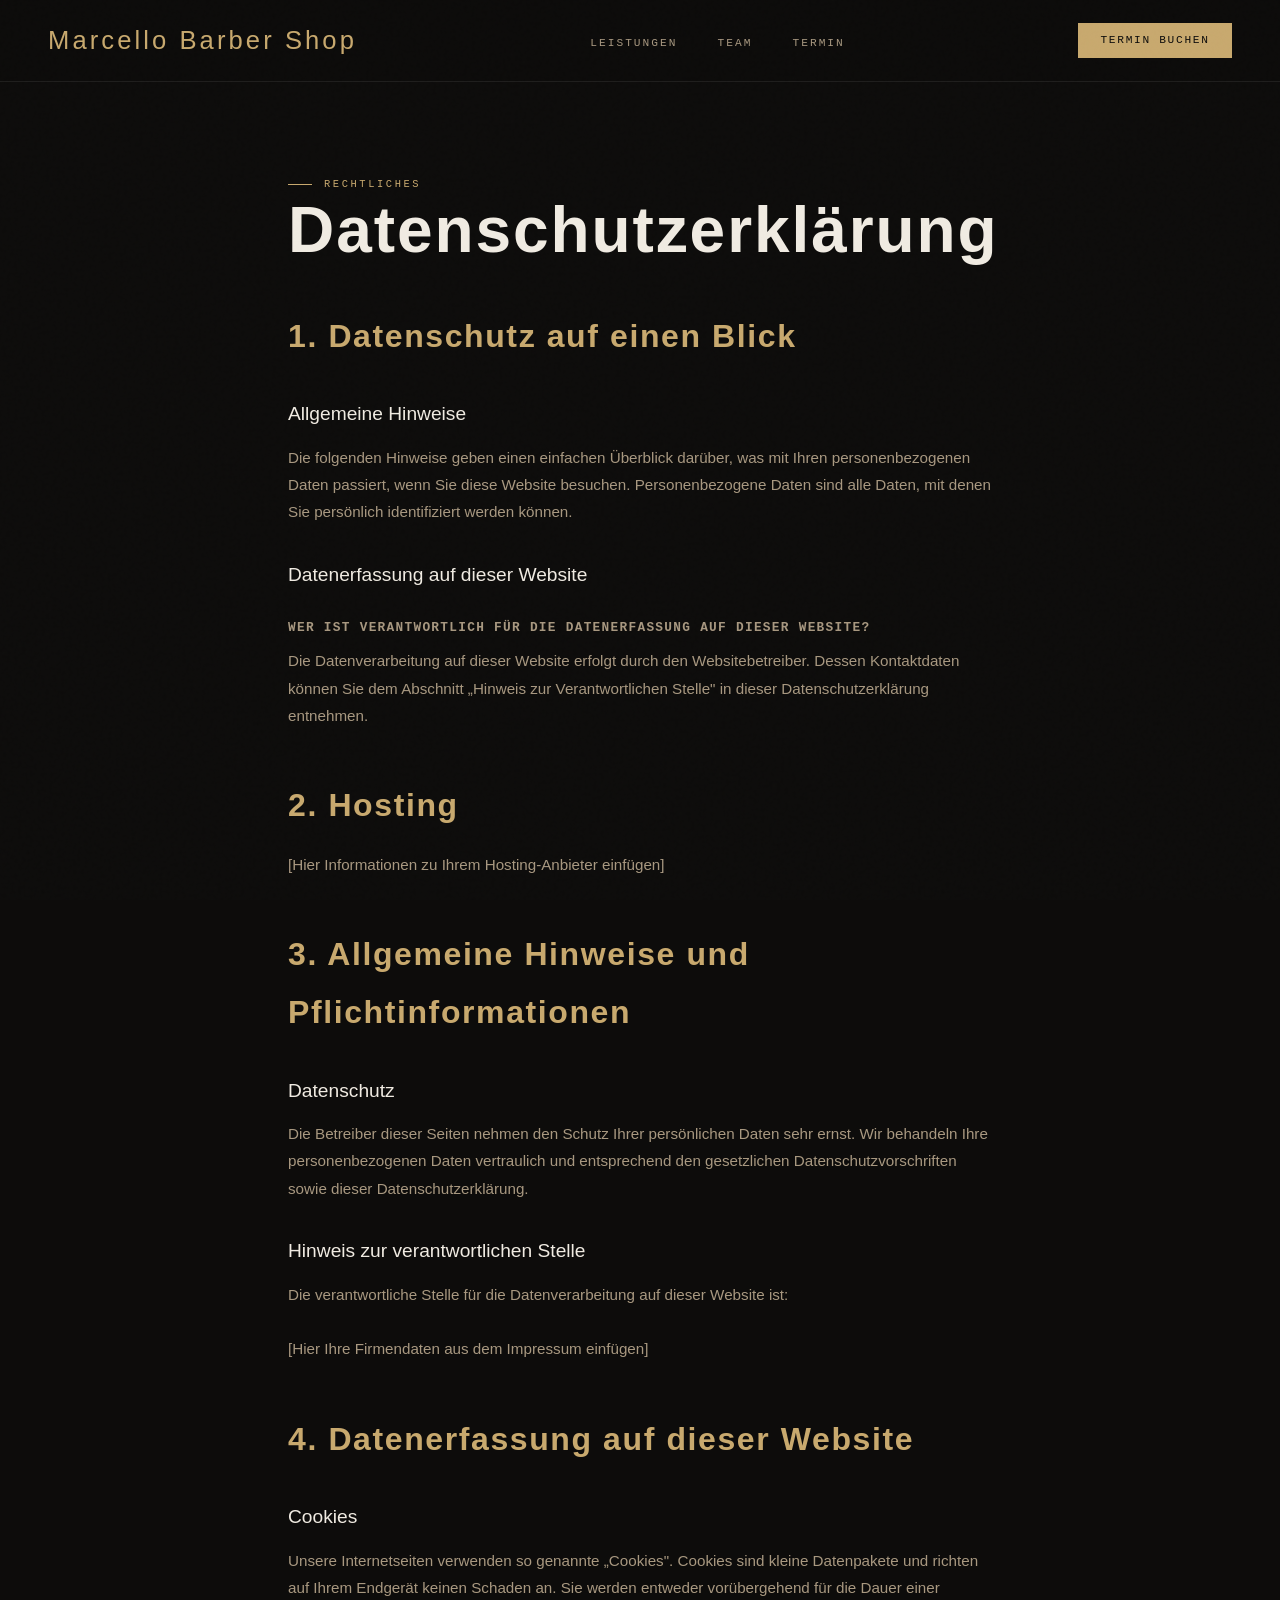
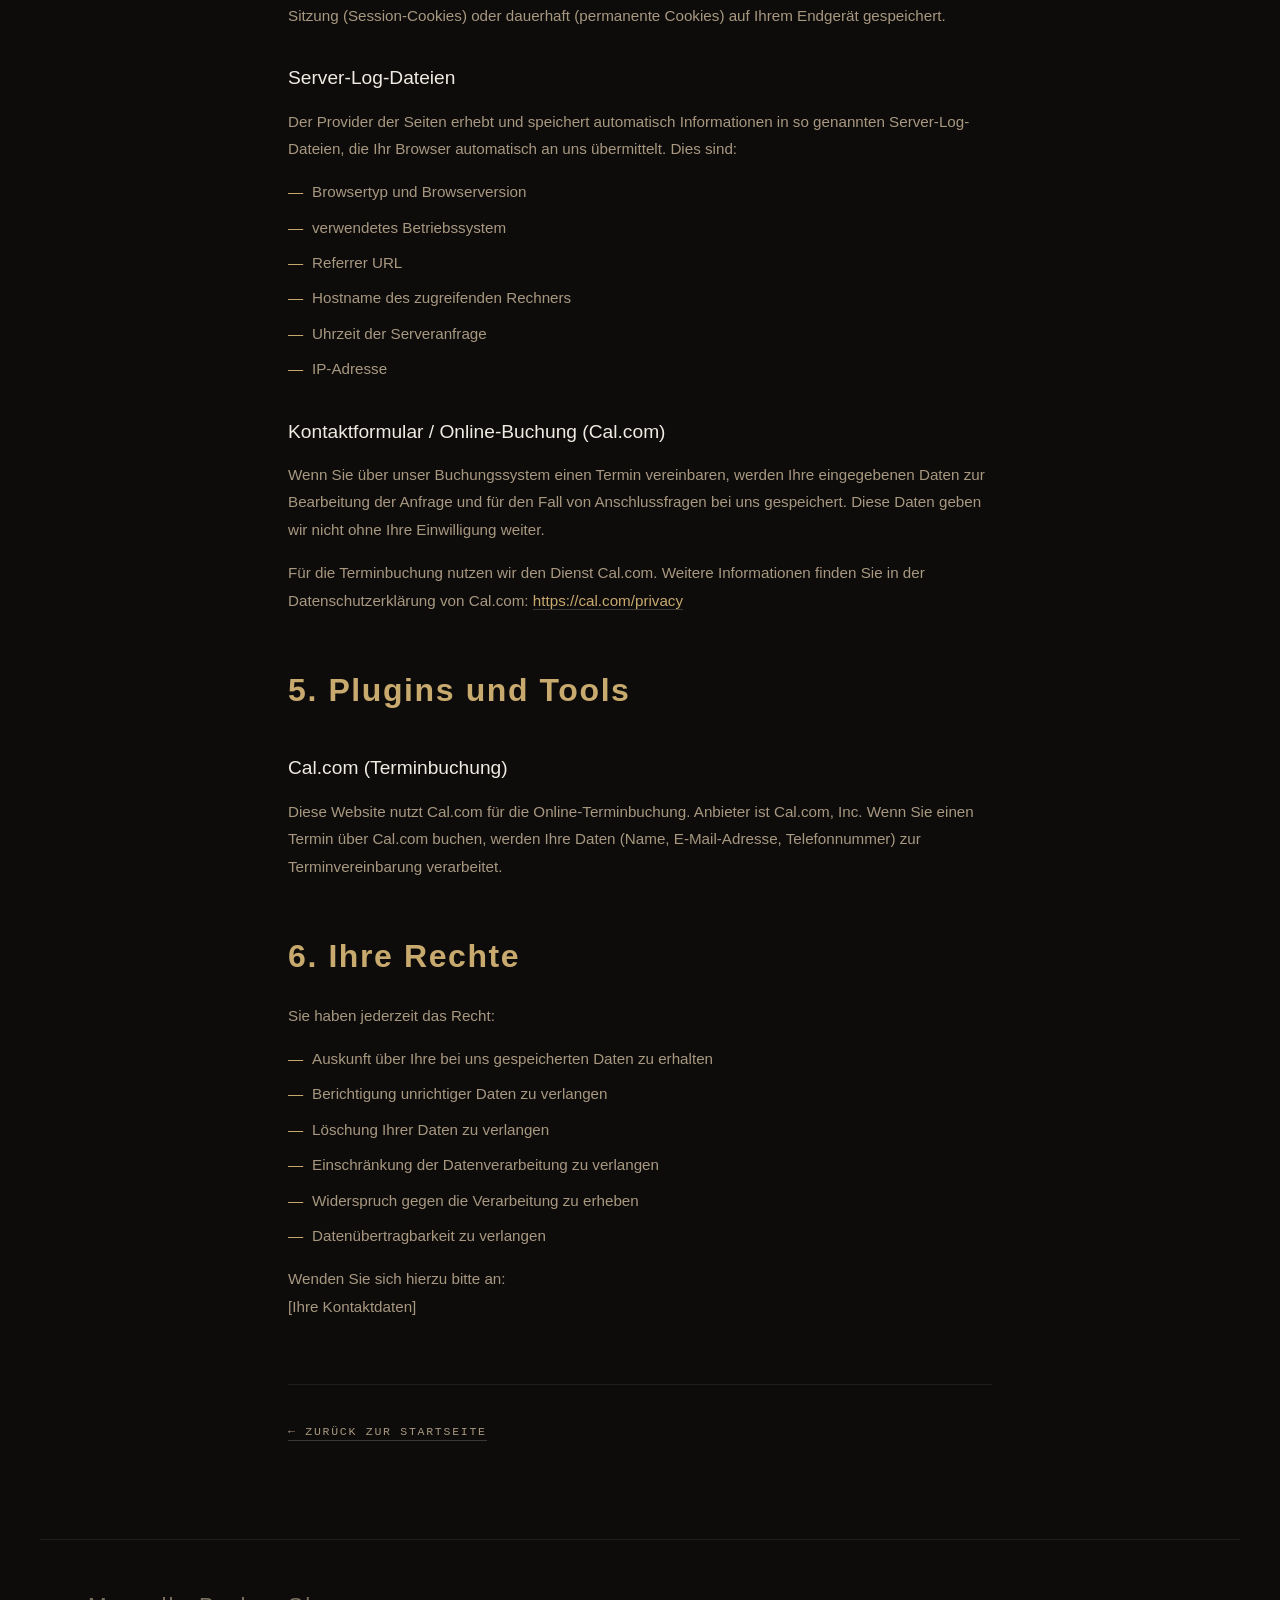
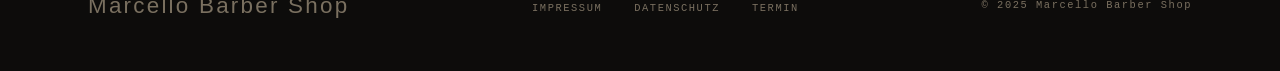
==== datenschutz.html @ 08a3b18f "initial commit" ====
<!doctype html>
<html lang="de">
  <head>
    <meta charset="UTF-8" />
    <meta name="viewport" content="width=device-width, initial-scale=1.0" />
    <title>Datenschutzerklärung — Marcello Barber Shop</title>
    <link rel="stylesheet" href="./assets/styles/fonts.css" />
    <link rel="stylesheet" href="./assets/styles/style.css" />
  </head>
  <body>
    <!-- NAV -->
    <nav>
      <a class="nav-logo" href="./index.html">Marcello Barber Shop</a>
      <ul class="nav-links">
        <li><a href="./index.html#services">Leistungen</a></li>
        <li><a href="./index.html#team">Team</a></li>
        <li><a href="./index.html#booking">Termin</a></li>
      </ul>
      <a class="nav-cta" href="./index.html#booking">Termin buchen</a>
    </nav>

    <!-- LEGAL PAGE -->
    <section class="legal-page">
      <div class="legal-container">
        <div class="section-label">Rechtliches</div>
        <h1 class="legal-title">Datenschutzerklärung</h1>

        <div class="legal-content">
          <h2>1. Datenschutz auf einen Blick</h2>

          <h3>Allgemeine Hinweise</h3>
          <p>
            Die folgenden Hinweise geben einen einfachen Überblick darüber, was mit Ihren
            personenbezogenen Daten passiert, wenn Sie diese Website besuchen. Personenbezogene
            Daten sind alle Daten, mit denen Sie persönlich identifiziert werden können.
          </p>

          <h3>Datenerfassung auf dieser Website</h3>
          <h4>Wer ist verantwortlich für die Datenerfassung auf dieser Website?</h4>
          <p>
            Die Datenverarbeitung auf dieser Website erfolgt durch den Websitebetreiber. Dessen
            Kontaktdaten können Sie dem Abschnitt „Hinweis zur Verantwortlichen Stelle" in dieser
            Datenschutzerklärung entnehmen.
          </p>

          <h2>2. Hosting</h2>
          <p>
            [Hier Informationen zu Ihrem Hosting-Anbieter einfügen]
          </p>

          <h2>3. Allgemeine Hinweise und Pflichtinformationen</h2>

          <h3>Datenschutz</h3>
          <p>
            Die Betreiber dieser Seiten nehmen den Schutz Ihrer persönlichen Daten sehr ernst.
            Wir behandeln Ihre personenbezogenen Daten vertraulich und entsprechend den
            gesetzlichen Datenschutzvorschriften sowie dieser Datenschutzerklärung.
          </p>

          <h3>Hinweis zur verantwortlichen Stelle</h3>
          <p>
            Die verantwortliche Stelle für die Datenverarbeitung auf dieser Website ist:<br><br>
            [Hier Ihre Firmendaten aus dem Impressum einfügen]
          </p>

          <h2>4. Datenerfassung auf dieser Website</h2>

          <h3>Cookies</h3>
          <p>
            Unsere Internetseiten verwenden so genannte „Cookies". Cookies sind kleine
            Datenpakete und richten auf Ihrem Endgerät keinen Schaden an. Sie werden entweder
            vorübergehend für die Dauer einer Sitzung (Session-Cookies) oder dauerhaft
            (permanente Cookies) auf Ihrem Endgerät gespeichert.
          </p>

          <h3>Server-Log-Dateien</h3>
          <p>
            Der Provider der Seiten erhebt und speichert automatisch Informationen in so
            genannten Server-Log-Dateien, die Ihr Browser automatisch an uns übermittelt. Dies sind:
          </p>
          <ul>
            <li>Browsertyp und Browserversion</li>
            <li>verwendetes Betriebssystem</li>
            <li>Referrer URL</li>
            <li>Hostname des zugreifenden Rechners</li>
            <li>Uhrzeit der Serveranfrage</li>
            <li>IP-Adresse</li>
          </ul>

          <h3>Kontaktformular / Online-Buchung (Cal.com)</h3>
          <p>
            Wenn Sie über unser Buchungssystem einen Termin vereinbaren, werden Ihre
            eingegebenen Daten zur Bearbeitung der Anfrage und für den Fall von Anschlussfragen
            bei uns gespeichert. Diese Daten geben wir nicht ohne Ihre Einwilligung weiter.
          </p>
          <p>
            Für die Terminbuchung nutzen wir den Dienst Cal.com. Weitere Informationen finden
            Sie in der Datenschutzerklärung von Cal.com:
            <a href="https://cal.com/privacy" target="_blank" rel="noopener noreferrer">https://cal.com/privacy</a>
          </p>

          <h2>5. Plugins und Tools</h2>

          <h3>Cal.com (Terminbuchung)</h3>
          <p>
            Diese Website nutzt Cal.com für die Online-Terminbuchung. Anbieter ist Cal.com, Inc.
            Wenn Sie einen Termin über Cal.com buchen, werden Ihre Daten (Name, E-Mail-Adresse,
            Telefonnummer) zur Terminvereinbarung verarbeitet.
          </p>

          <h2>6. Ihre Rechte</h2>
          <p>
            Sie haben jederzeit das Recht:
          </p>
          <ul>
            <li>Auskunft über Ihre bei uns gespeicherten Daten zu erhalten</li>
            <li>Berichtigung unrichtiger Daten zu verlangen</li>
            <li>Löschung Ihrer Daten zu verlangen</li>
            <li>Einschränkung der Datenverarbeitung zu verlangen</li>
            <li>Widerspruch gegen die Verarbeitung zu erheben</li>
            <li>Datenübertragbarkeit zu verlangen</li>
          </ul>

          <p>
            Wenden Sie sich hierzu bitte an:<br>
            [Ihre Kontaktdaten]
          </p>
        </div>

        <div class="legal-back">
          <a class="btn-secondary" href="./index.html">← Zurück zur Startseite</a>
        </div>
      </div>
    </section>

    <!-- FOOTER -->
    <footer>
      <div class="footer-logo">Marcello Barber Shop</div>
      <ul class="footer-links">
        <li><a href="./impressum.html">Impressum</a></li>
        <li><a href="./datenschutz.html">Datenschutz</a></li>
        <li><a href="./index.html#booking">Termin</a></li>
      </ul>
      <div class="footer-copy">© 2025 Marcello Barber Shop</div>
    </footer>
  </body>
</html>
---- assets/styles/fonts.css ----
/* Bebas Neue */
@font-face {
  font-family: 'Bebas Neue';
  src: url('../fonts/Bebas_Neue/BebasNeue-Regular.ttf') format('truetype');
  font-weight: 400;
  font-style: normal;
  font-display: swap;
}

/* DM Sans */
@font-face {
  font-family: 'DM Sans';
  src: url('../fonts/DM_Sans/static/DMSans-Light.ttf') format('truetype');
  font-weight: 300;
  font-style: normal;
  font-display: swap;
}

@font-face {
  font-family: 'DM Sans';
  src: url('../fonts/DM_Sans/static/DMSans-Regular.ttf') format('truetype');
  font-weight: 400;
  font-style: normal;
  font-display: swap;
}

@font-face {
  font-family: 'DM Sans';
  src: url('../fonts/DM_Sans/static/DMSans-Medium.ttf') format('truetype');
  font-weight: 500;
  font-style: normal;
  font-display: swap;
}

/* DM Mono */
@font-face {
  font-family: 'DM Mono';
  src: url('../fonts/DM_Mono/DMMono-Regular.ttf') format('truetype');
  font-weight: 400;
  font-style: normal;
  font-display: swap;
}

@font-face {
  font-family: 'DM Mono';
  src: url('../fonts/DM_Mono/DMMono-Medium.ttf') format('truetype');
  font-weight: 500;
  font-style: normal;
  font-display: swap;
}
---- assets/styles/style.css ----
/* Marcello Barber Shop - Main Stylesheet */
/* Imports all modular CSS files */

@import url("base.css");
@import url("navigation.css");
@import url("hero.css");
@import url("components.css");
@import url("sections.css");
@import url("legal.css");
@import url("footer.css");
@import url("responsive.css");
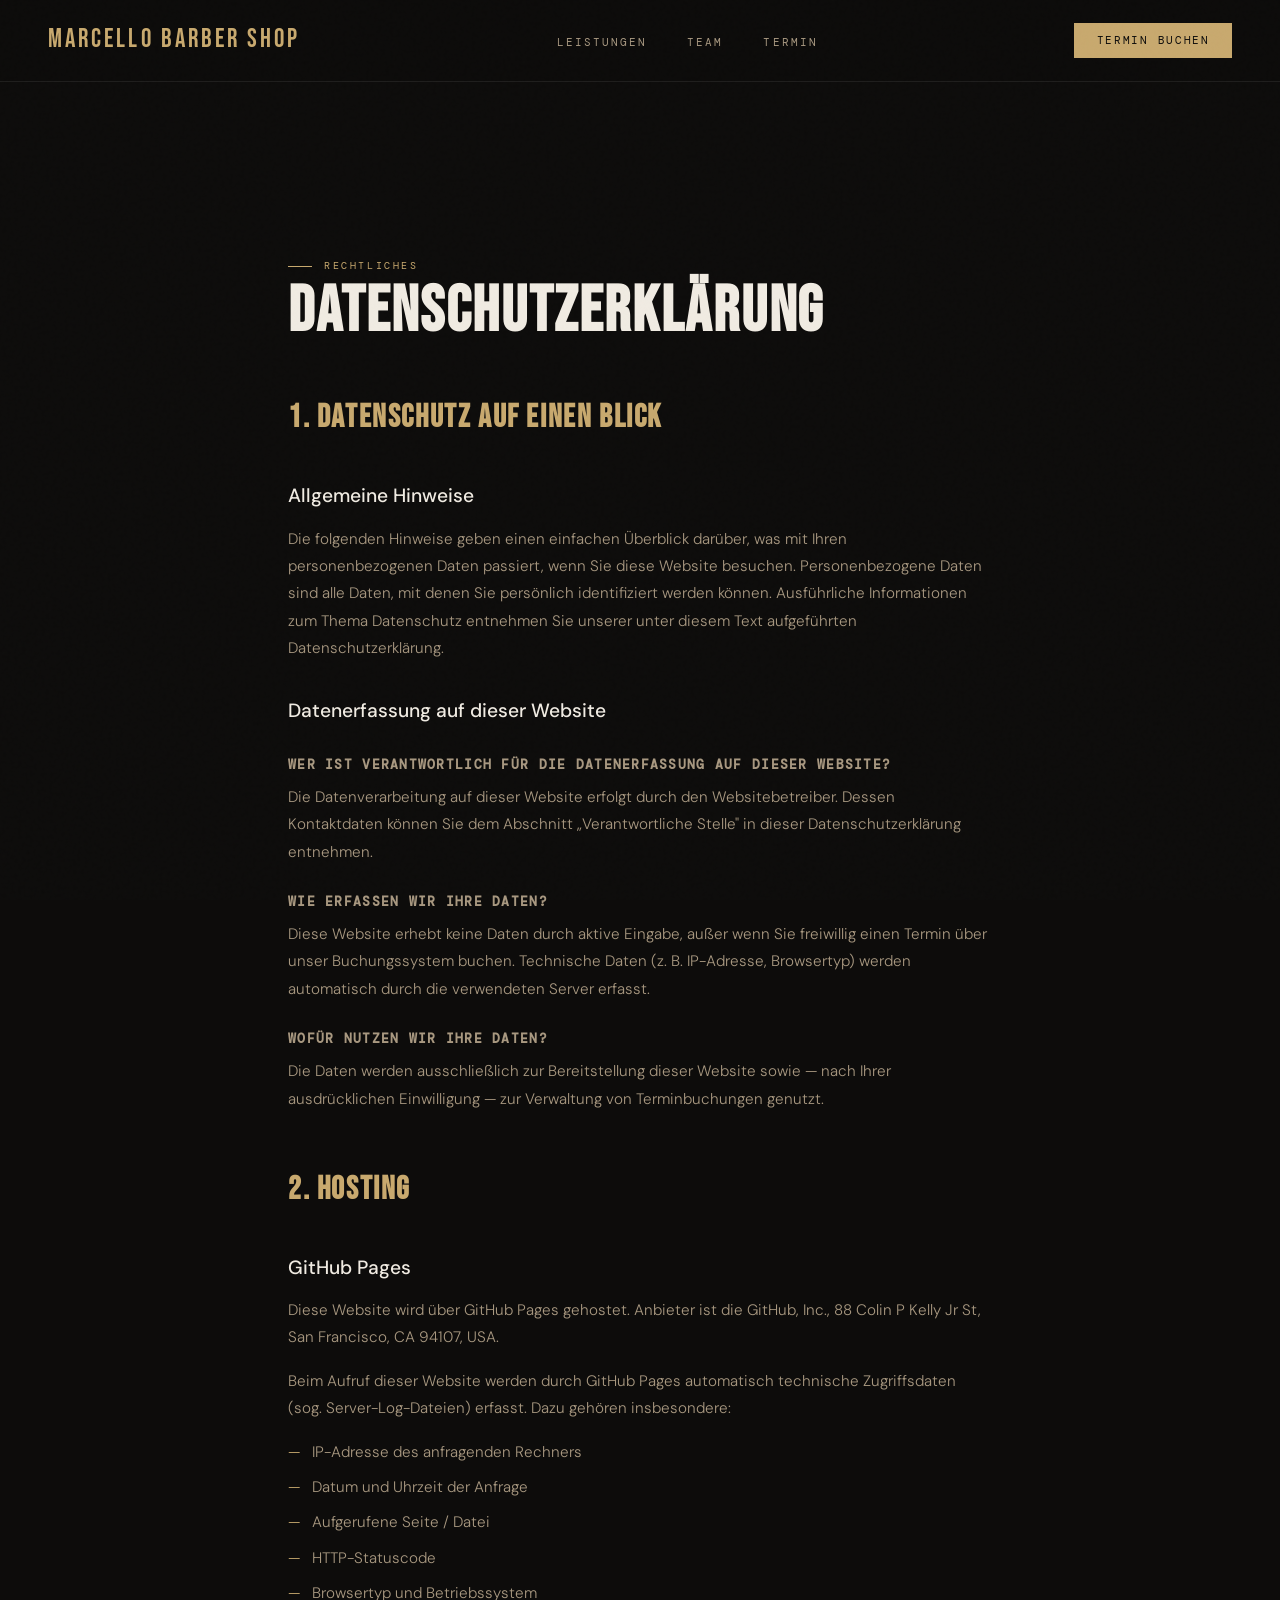
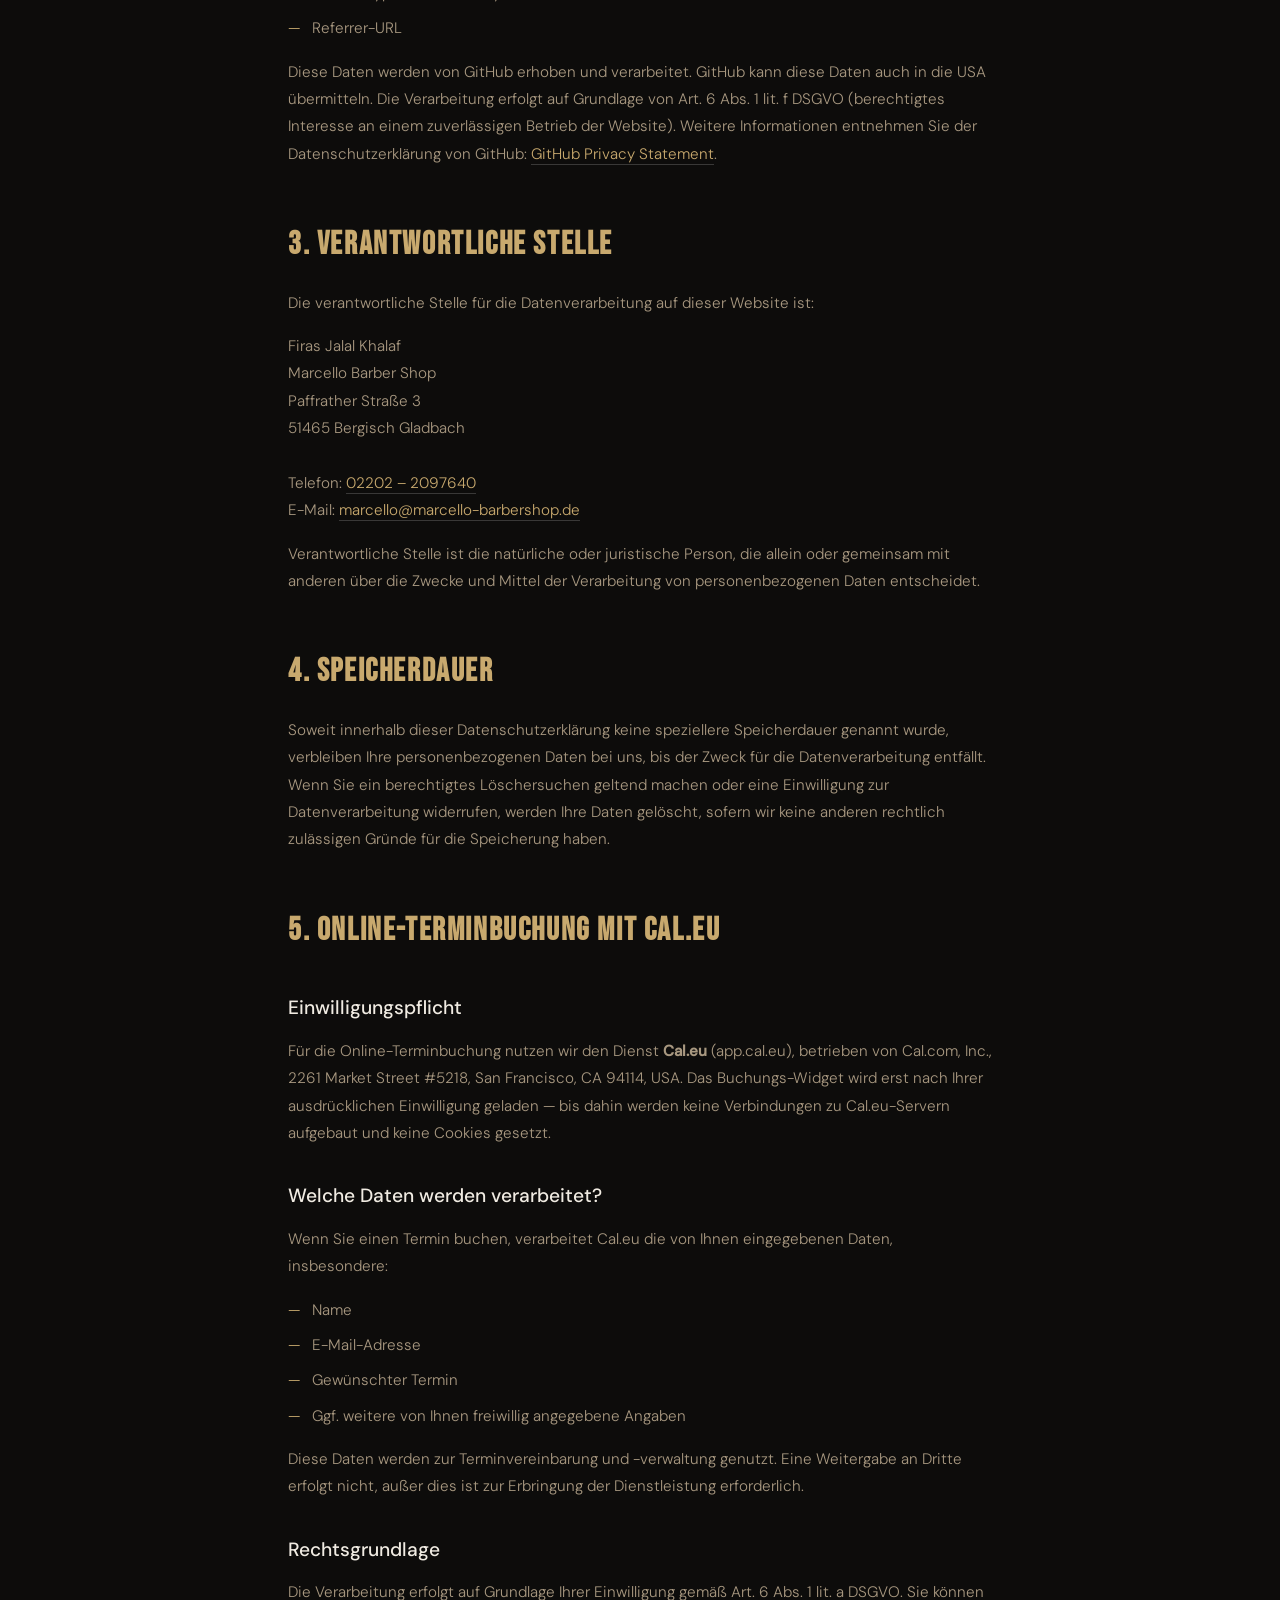
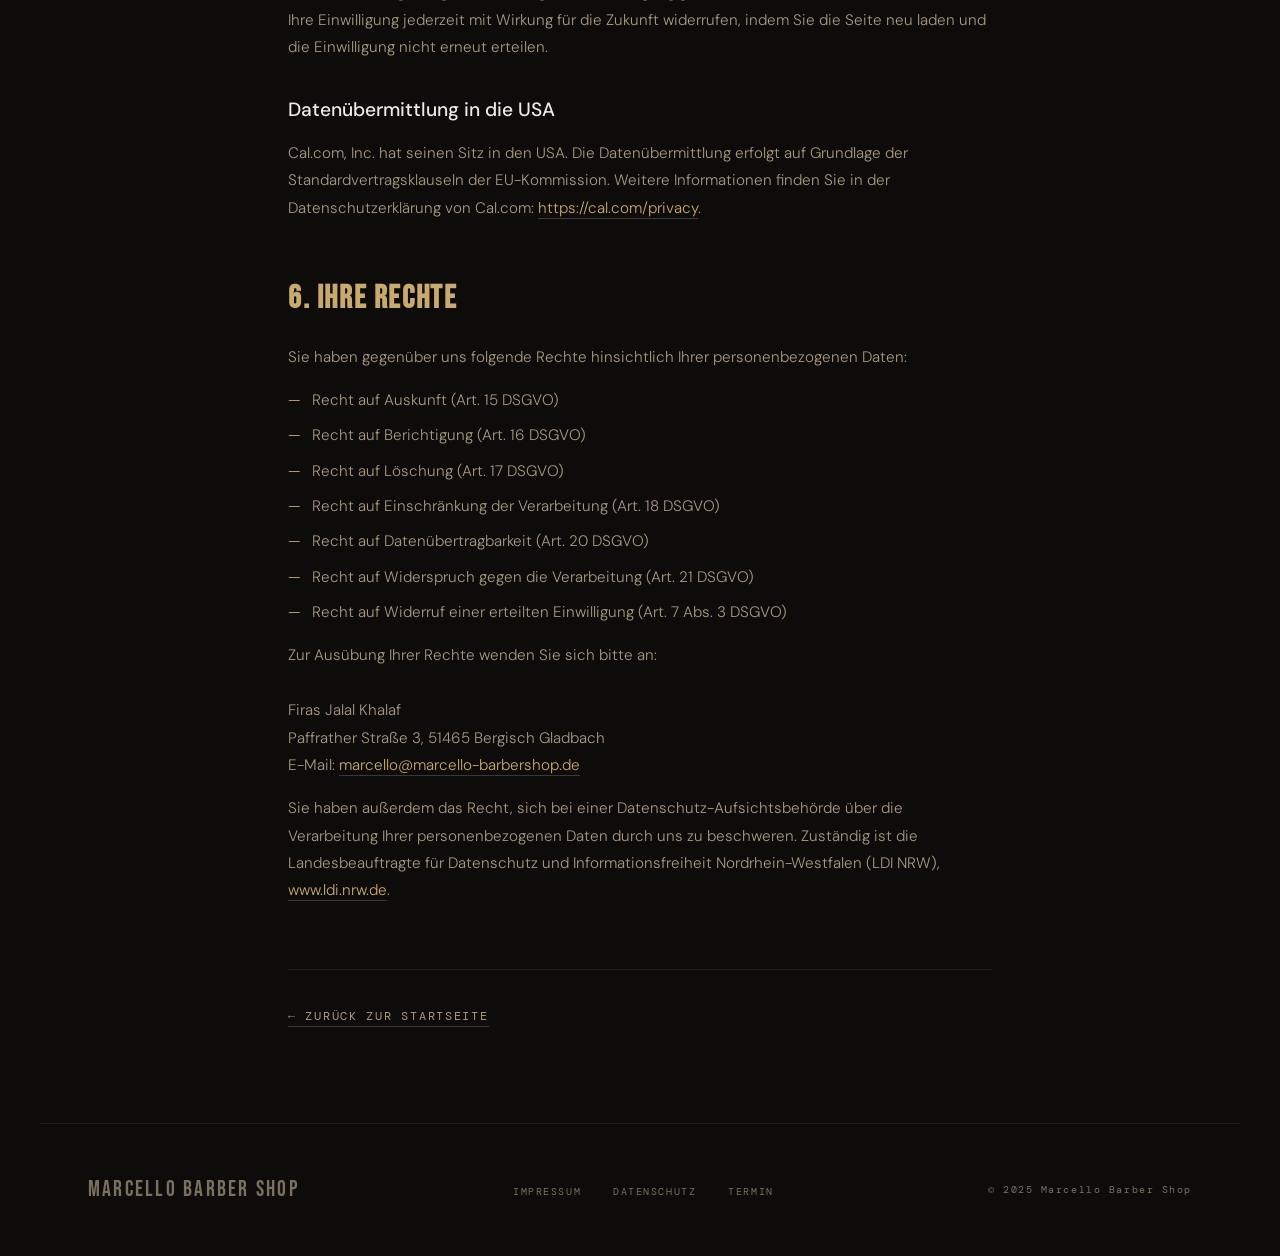
==== commit 8ce7dacd: "fix: update privacy policy for clarity and compliance with GDPR" ====
--- a/datenschutz.html
+++ b/datenschutz.html
@@ -33,97 +33,154 @@
             Die folgenden Hinweise geben einen einfachen Überblick darüber, was mit Ihren
             personenbezogenen Daten passiert, wenn Sie diese Website besuchen. Personenbezogene
             Daten sind alle Daten, mit denen Sie persönlich identifiziert werden können.
+            Ausführliche Informationen zum Thema Datenschutz entnehmen Sie unserer unter diesem
+            Text aufgeführten Datenschutzerklärung.
           </p>
 
           <h3>Datenerfassung auf dieser Website</h3>
           <h4>Wer ist verantwortlich für die Datenerfassung auf dieser Website?</h4>
           <p>
             Die Datenverarbeitung auf dieser Website erfolgt durch den Websitebetreiber. Dessen
-            Kontaktdaten können Sie dem Abschnitt „Hinweis zur Verantwortlichen Stelle" in dieser
+            Kontaktdaten können Sie dem Abschnitt „Verantwortliche Stelle" in dieser
             Datenschutzerklärung entnehmen.
           </p>
 
+          <h4>Wie erfassen wir Ihre Daten?</h4>
+          <p>
+            Diese Website erhebt keine Daten durch aktive Eingabe, außer wenn Sie freiwillig
+            einen Termin über unser Buchungssystem buchen. Technische Daten (z.&nbsp;B.
+            IP-Adresse, Browsertyp) werden automatisch durch die verwendeten Server erfasst.
+          </p>
+
+          <h4>Wofür nutzen wir Ihre Daten?</h4>
+          <p>
+            Die Daten werden ausschließlich zur Bereitstellung dieser Website sowie — nach
+            Ihrer ausdrücklichen Einwilligung — zur Verwaltung von Terminbuchungen genutzt.
+          </p>
+
           <h2>2. Hosting</h2>
-          <p>
-            [Hier Informationen zu Ihrem Hosting-Anbieter einfügen]
-          </p>
-
-          <h2>3. Allgemeine Hinweise und Pflichtinformationen</h2>
-
-          <h3>Datenschutz</h3>
-          <p>
-            Die Betreiber dieser Seiten nehmen den Schutz Ihrer persönlichen Daten sehr ernst.
-            Wir behandeln Ihre personenbezogenen Daten vertraulich und entsprechend den
-            gesetzlichen Datenschutzvorschriften sowie dieser Datenschutzerklärung.
-          </p>
-
-          <h3>Hinweis zur verantwortlichen Stelle</h3>
-          <p>
-            Die verantwortliche Stelle für die Datenverarbeitung auf dieser Website ist:<br><br>
-            [Hier Ihre Firmendaten aus dem Impressum einfügen]
-          </p>
-
-          <h2>4. Datenerfassung auf dieser Website</h2>
-
-          <h3>Cookies</h3>
-          <p>
-            Unsere Internetseiten verwenden so genannte „Cookies". Cookies sind kleine
-            Datenpakete und richten auf Ihrem Endgerät keinen Schaden an. Sie werden entweder
-            vorübergehend für die Dauer einer Sitzung (Session-Cookies) oder dauerhaft
-            (permanente Cookies) auf Ihrem Endgerät gespeichert.
-          </p>
-
-          <h3>Server-Log-Dateien</h3>
-          <p>
-            Der Provider der Seiten erhebt und speichert automatisch Informationen in so
-            genannten Server-Log-Dateien, die Ihr Browser automatisch an uns übermittelt. Dies sind:
+
+          <h3>GitHub Pages</h3>
+          <p>
+            Diese Website wird über GitHub Pages gehostet. Anbieter ist die GitHub, Inc.,
+            88 Colin P Kelly Jr St, San Francisco, CA 94107, USA.
+          </p>
+          <p>
+            Beim Aufruf dieser Website werden durch GitHub Pages automatisch technische
+            Zugriffsdaten (sog. Server-Log-Dateien) erfasst. Dazu gehören insbesondere:
           </p>
           <ul>
-            <li>Browsertyp und Browserversion</li>
-            <li>verwendetes Betriebssystem</li>
-            <li>Referrer URL</li>
-            <li>Hostname des zugreifenden Rechners</li>
-            <li>Uhrzeit der Serveranfrage</li>
-            <li>IP-Adresse</li>
+            <li>IP-Adresse des anfragenden Rechners</li>
+            <li>Datum und Uhrzeit der Anfrage</li>
+            <li>Aufgerufene Seite / Datei</li>
+            <li>HTTP-Statuscode</li>
+            <li>Browsertyp und Betriebssystem</li>
+            <li>Referrer-URL</li>
           </ul>
-
-          <h3>Kontaktformular / Online-Buchung (Cal.com)</h3>
-          <p>
-            Wenn Sie über unser Buchungssystem einen Termin vereinbaren, werden Ihre
-            eingegebenen Daten zur Bearbeitung der Anfrage und für den Fall von Anschlussfragen
-            bei uns gespeichert. Diese Daten geben wir nicht ohne Ihre Einwilligung weiter.
-          </p>
-          <p>
-            Für die Terminbuchung nutzen wir den Dienst Cal.com. Weitere Informationen finden
-            Sie in der Datenschutzerklärung von Cal.com:
-            <a href="https://cal.com/privacy" target="_blank" rel="noopener noreferrer">https://cal.com/privacy</a>
-          </p>
-
-          <h2>5. Plugins und Tools</h2>
-
-          <h3>Cal.com (Terminbuchung)</h3>
-          <p>
-            Diese Website nutzt Cal.com für die Online-Terminbuchung. Anbieter ist Cal.com, Inc.
-            Wenn Sie einen Termin über Cal.com buchen, werden Ihre Daten (Name, E-Mail-Adresse,
-            Telefonnummer) zur Terminvereinbarung verarbeitet.
+          <p>
+            Diese Daten werden von GitHub erhoben und verarbeitet. GitHub kann diese Daten
+            auch in die USA übermitteln. Die Verarbeitung erfolgt auf Grundlage von Art. 6
+            Abs. 1 lit. f DSGVO (berechtigtes Interesse an einem zuverlässigen Betrieb der
+            Website). Weitere Informationen entnehmen Sie der Datenschutzerklärung von GitHub:
+            <a href="https://docs.github.com/en/site-policy/privacy-policies/github-general-privacy-statement" target="_blank" rel="noopener noreferrer">GitHub Privacy Statement</a>.
+          </p>
+
+          <h2>3. Verantwortliche Stelle</h2>
+          <p>
+            Die verantwortliche Stelle für die Datenverarbeitung auf dieser Website ist:
+          </p>
+          <p>
+            Firas Jalal Khalaf<br>
+            Marcello Barber Shop<br>
+            Paffrather Straße 3<br>
+            51465 Bergisch Gladbach<br><br>
+            Telefon: <a href="tel:+4902202209764">02202 – 2097640</a><br>
+            E-Mail: <a href="mailto:marcello@marcello-barbershop.de">marcello@marcello-barbershop.de</a>
+          </p>
+          <p>
+            Verantwortliche Stelle ist die natürliche oder juristische Person, die allein oder
+            gemeinsam mit anderen über die Zwecke und Mittel der Verarbeitung von
+            personenbezogenen Daten entscheidet.
+          </p>
+
+          <h2>4. Speicherdauer</h2>
+          <p>
+            Soweit innerhalb dieser Datenschutzerklärung keine speziellere Speicherdauer
+            genannt wurde, verbleiben Ihre personenbezogenen Daten bei uns, bis der Zweck für
+            die Datenverarbeitung entfällt. Wenn Sie ein berechtigtes Löschersuchen geltend
+            machen oder eine Einwilligung zur Datenverarbeitung widerrufen, werden Ihre Daten
+            gelöscht, sofern wir keine anderen rechtlich zulässigen Gründe für die Speicherung
+            haben.
+          </p>
+
+          <h2>5. Online-Terminbuchung mit Cal.eu</h2>
+
+          <h3>Einwilligungspflicht</h3>
+          <p>
+            Für die Online-Terminbuchung nutzen wir den Dienst <strong>Cal.eu</strong>
+            (app.cal.eu), betrieben von Cal.com, Inc., 2261 Market Street #5218,
+            San Francisco, CA 94114, USA. Das Buchungs-Widget wird erst nach Ihrer
+            ausdrücklichen Einwilligung geladen — bis dahin werden keine Verbindungen
+            zu Cal.eu-Servern aufgebaut und keine Cookies gesetzt.
+          </p>
+
+          <h3>Welche Daten werden verarbeitet?</h3>
+          <p>
+            Wenn Sie einen Termin buchen, verarbeitet Cal.eu die von Ihnen eingegebenen Daten,
+            insbesondere:
+          </p>
+          <ul>
+            <li>Name</li>
+            <li>E-Mail-Adresse</li>
+            <li>Gewünschter Termin</li>
+            <li>Ggf. weitere von Ihnen freiwillig angegebene Angaben</li>
+          </ul>
+          <p>
+            Diese Daten werden zur Terminvereinbarung und -verwaltung genutzt. Eine Weitergabe
+            an Dritte erfolgt nicht, außer dies ist zur Erbringung der Dienstleistung
+            erforderlich.
+          </p>
+
+          <h3>Rechtsgrundlage</h3>
+          <p>
+            Die Verarbeitung erfolgt auf Grundlage Ihrer Einwilligung gemäß Art. 6 Abs. 1
+            lit. a DSGVO. Sie können Ihre Einwilligung jederzeit mit Wirkung für die Zukunft
+            widerrufen, indem Sie die Seite neu laden und die Einwilligung nicht erneut
+            erteilen.
+          </p>
+
+          <h3>Datenübermittlung in die USA</h3>
+          <p>
+            Cal.com, Inc. hat seinen Sitz in den USA. Die Datenübermittlung erfolgt auf
+            Grundlage der Standardvertragsklauseln der EU-Kommission. Weitere Informationen
+            finden Sie in der Datenschutzerklärung von Cal.com:
+            <a href="https://cal.com/privacy" target="_blank" rel="noopener noreferrer">https://cal.com/privacy</a>.
           </p>
 
           <h2>6. Ihre Rechte</h2>
           <p>
-            Sie haben jederzeit das Recht:
+            Sie haben gegenüber uns folgende Rechte hinsichtlich Ihrer personenbezogenen Daten:
           </p>
           <ul>
-            <li>Auskunft über Ihre bei uns gespeicherten Daten zu erhalten</li>
-            <li>Berichtigung unrichtiger Daten zu verlangen</li>
-            <li>Löschung Ihrer Daten zu verlangen</li>
-            <li>Einschränkung der Datenverarbeitung zu verlangen</li>
-            <li>Widerspruch gegen die Verarbeitung zu erheben</li>
-            <li>Datenübertragbarkeit zu verlangen</li>
+            <li>Recht auf Auskunft (Art. 15 DSGVO)</li>
+            <li>Recht auf Berichtigung (Art. 16 DSGVO)</li>
+            <li>Recht auf Löschung (Art. 17 DSGVO)</li>
+            <li>Recht auf Einschränkung der Verarbeitung (Art. 18 DSGVO)</li>
+            <li>Recht auf Datenübertragbarkeit (Art. 20 DSGVO)</li>
+            <li>Recht auf Widerspruch gegen die Verarbeitung (Art. 21 DSGVO)</li>
+            <li>Recht auf Widerruf einer erteilten Einwilligung (Art. 7 Abs. 3 DSGVO)</li>
           </ul>
-
-          <p>
-            Wenden Sie sich hierzu bitte an:<br>
-            [Ihre Kontaktdaten]
+          <p>
+            Zur Ausübung Ihrer Rechte wenden Sie sich bitte an:<br><br>
+            Firas Jalal Khalaf<br>
+            Paffrather Straße 3, 51465 Bergisch Gladbach<br>
+            E-Mail: <a href="mailto:marcello@marcello-barbershop.de">marcello@marcello-barbershop.de</a>
+          </p>
+          <p>
+            Sie haben außerdem das Recht, sich bei einer Datenschutz-Aufsichtsbehörde über
+            die Verarbeitung Ihrer personenbezogenen Daten durch uns zu beschweren. Zuständig
+            ist die Landesbeauftragte für Datenschutz und Informationsfreiheit
+            Nordrhein-Westfalen (LDI NRW), <a href="https://www.ldi.nrw.de" target="_blank" rel="noopener noreferrer">www.ldi.nrw.de</a>.
           </p>
         </div>
 
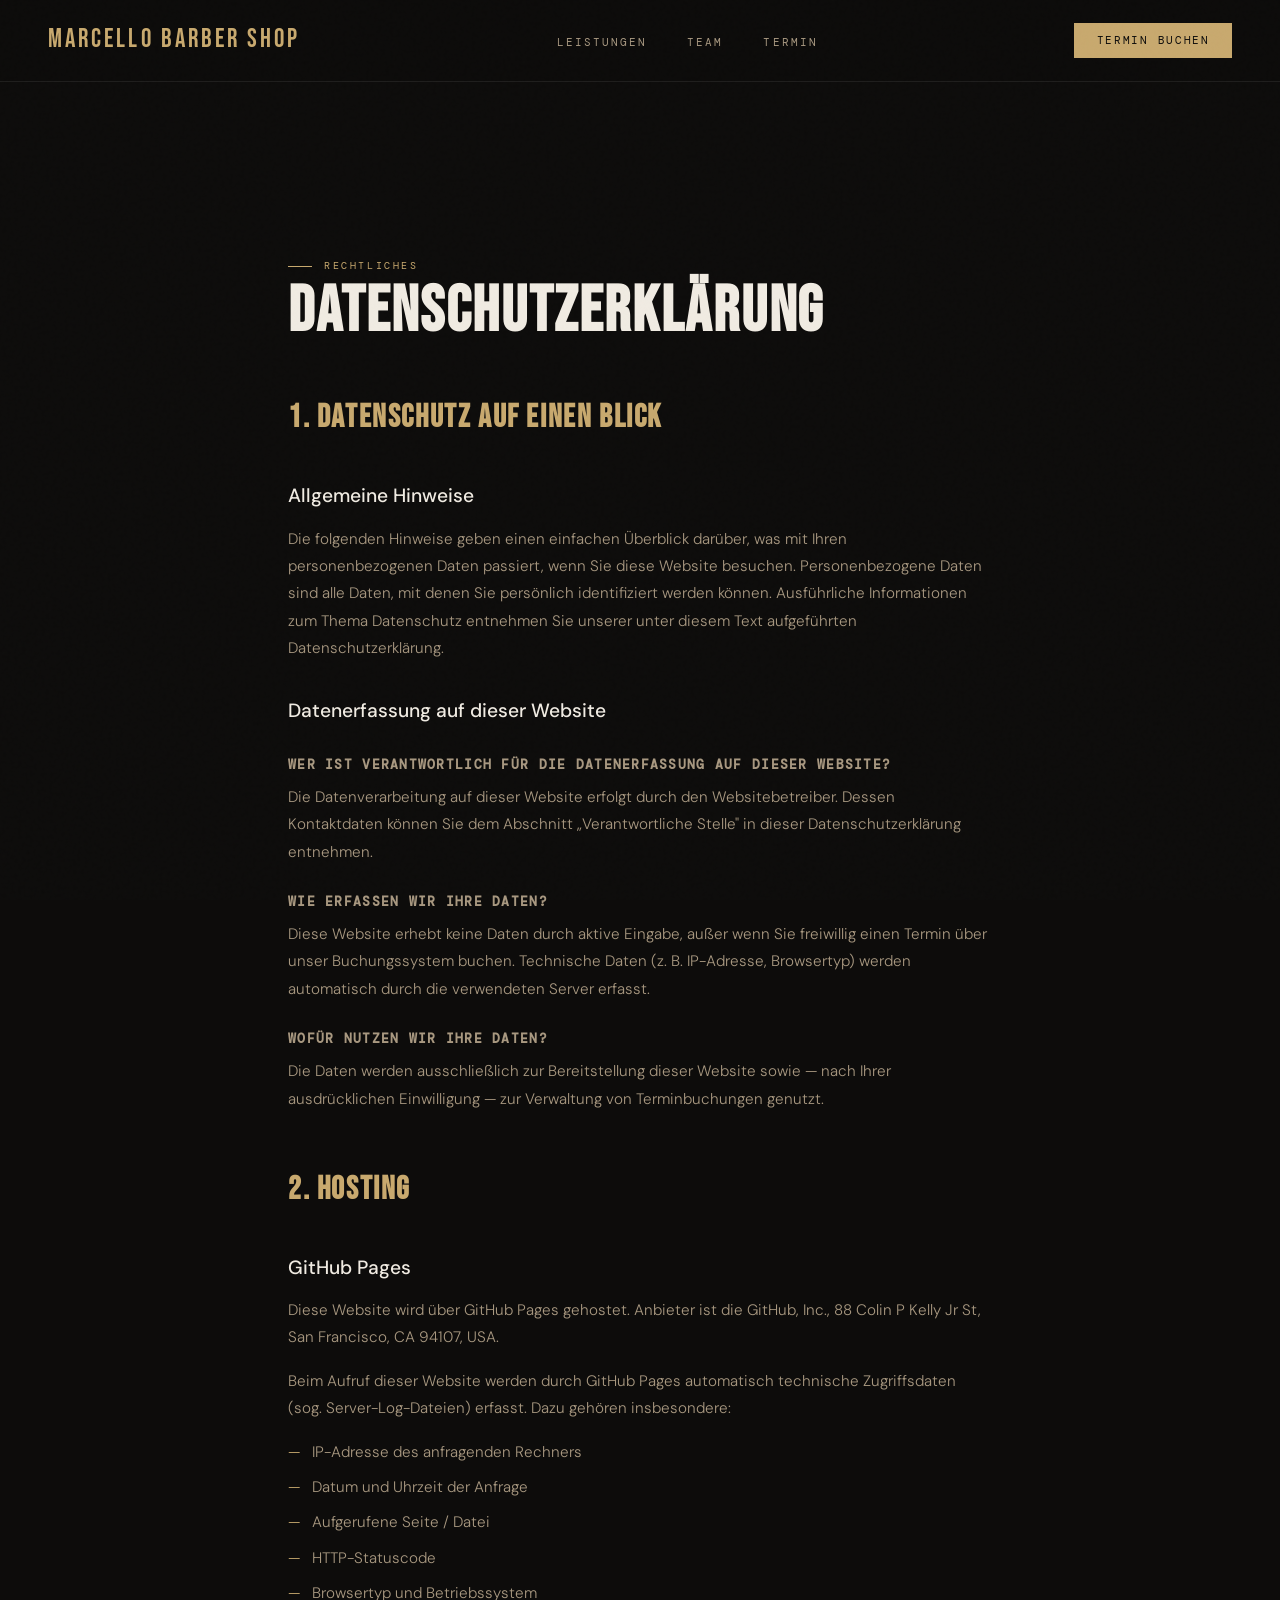
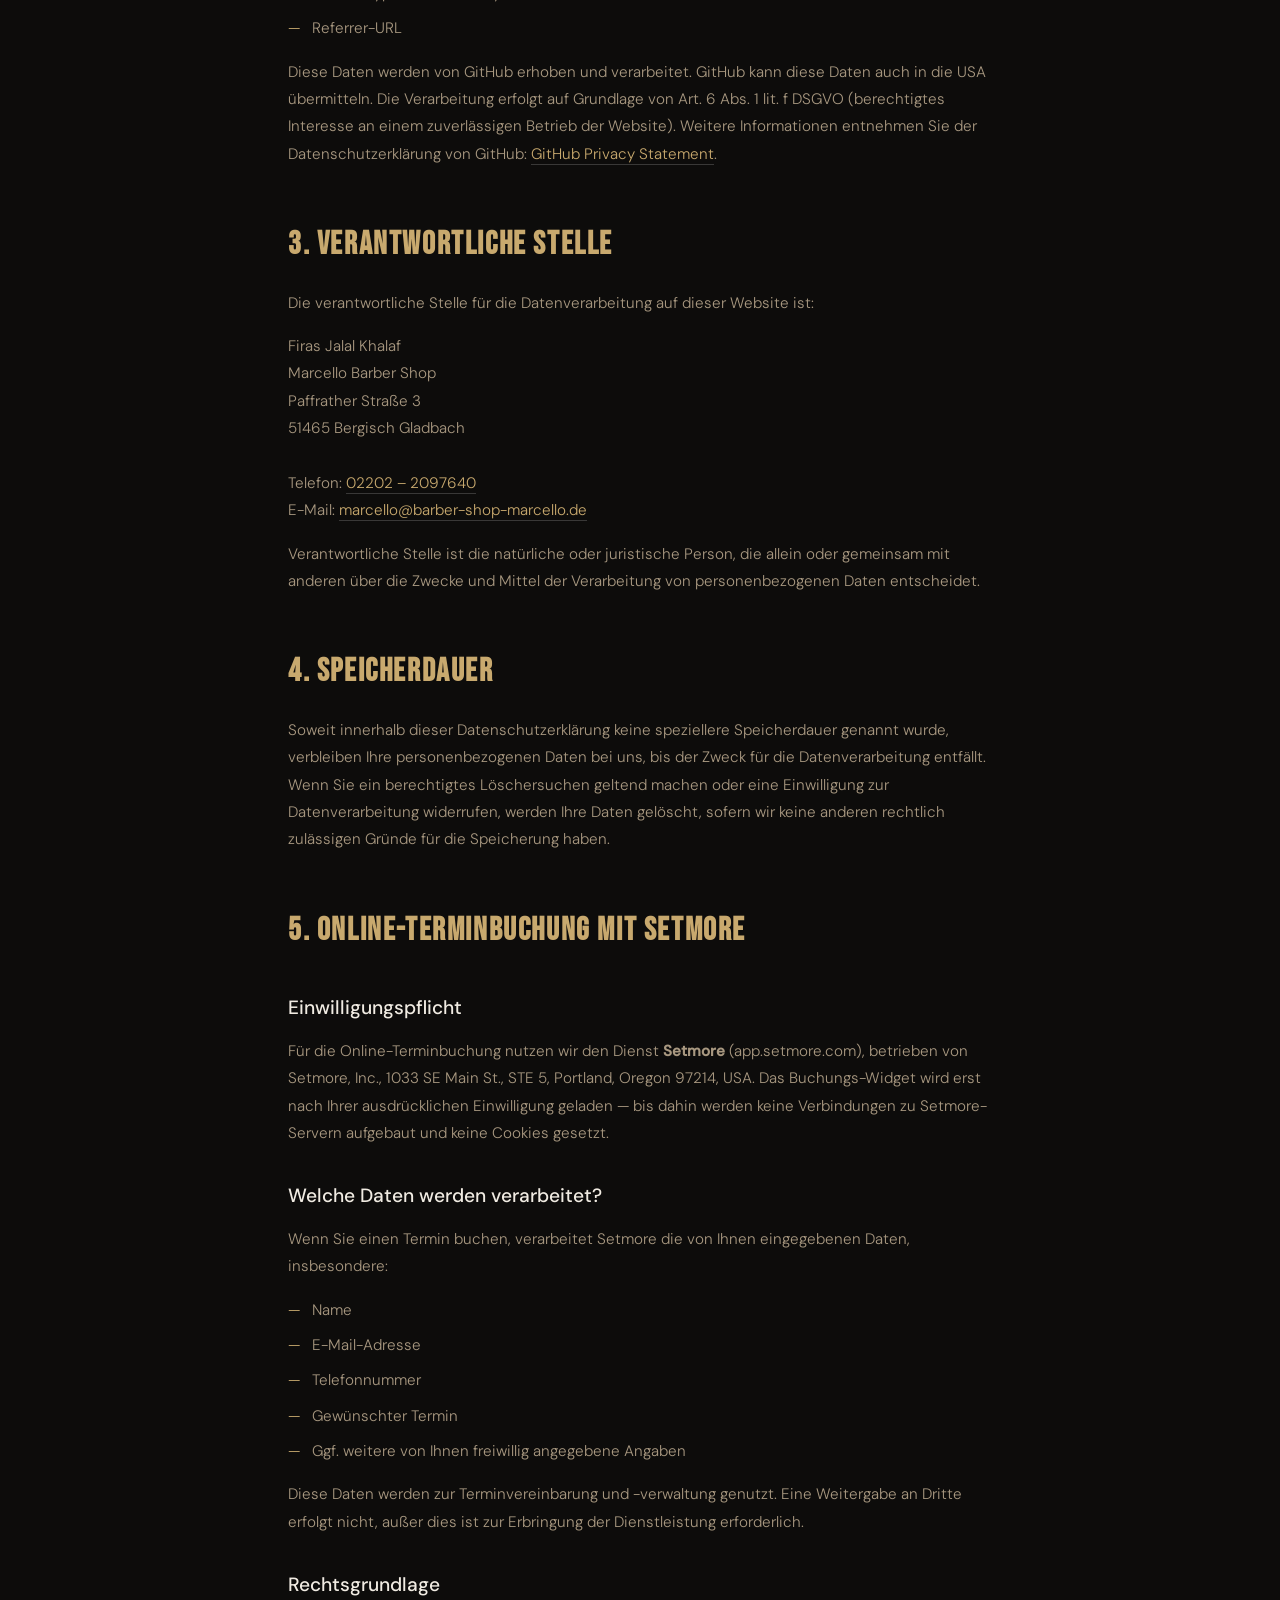
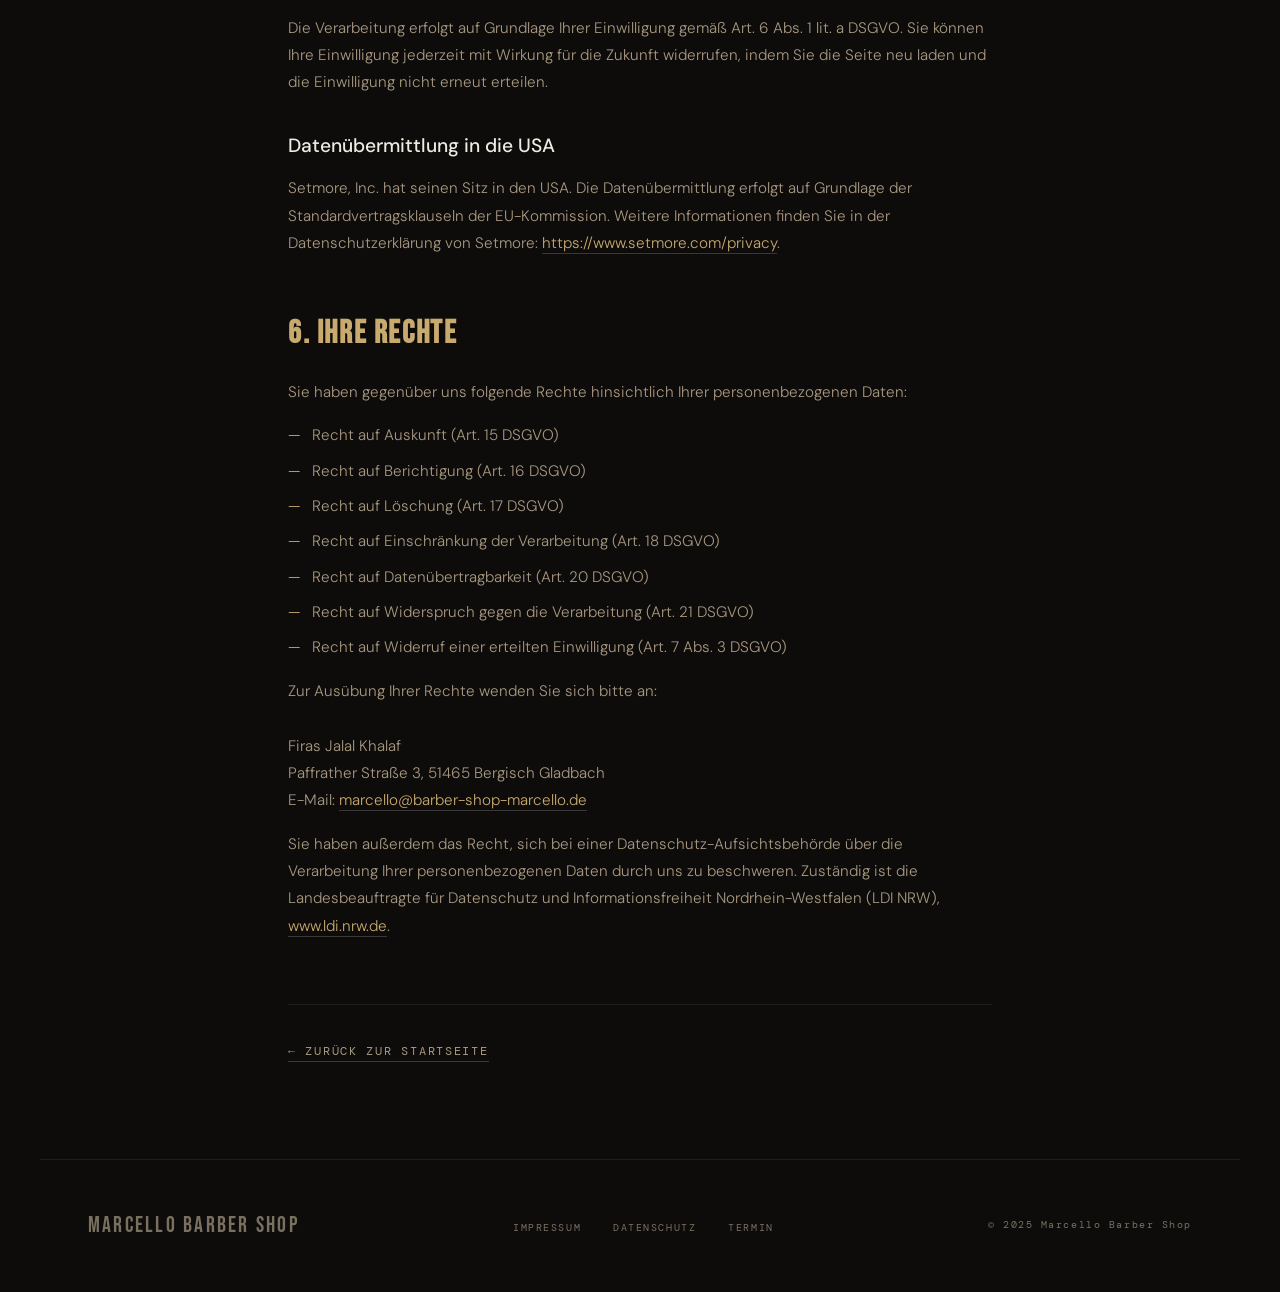
==== commit 5092cb2f: "fix: update contact information and email domain for consistency" ====
--- a/datenschutz.html
+++ b/datenschutz.html
@@ -95,7 +95,7 @@
             Paffrather Straße 3<br>
             51465 Bergisch Gladbach<br><br>
             Telefon: <a href="tel:+4902202209764">02202 – 2097640</a><br>
-            E-Mail: <a href="mailto:marcello@marcello-barbershop.de">marcello@marcello-barbershop.de</a>
+            E-Mail: <a href="mailto:marcello@barber-shop-marcello.de">marcello@barber-shop-marcello.de</a>
           </p>
           <p>
             Verantwortliche Stelle ist die natürliche oder juristische Person, die allein oder
@@ -113,25 +113,26 @@
             haben.
           </p>
 
-          <h2>5. Online-Terminbuchung mit Cal.eu</h2>
+          <h2>5. Online-Terminbuchung mit Setmore</h2>
 
           <h3>Einwilligungspflicht</h3>
           <p>
-            Für die Online-Terminbuchung nutzen wir den Dienst <strong>Cal.eu</strong>
-            (app.cal.eu), betrieben von Cal.com, Inc., 2261 Market Street #5218,
-            San Francisco, CA 94114, USA. Das Buchungs-Widget wird erst nach Ihrer
+            Für die Online-Terminbuchung nutzen wir den Dienst <strong>Setmore</strong>
+            (app.setmore.com), betrieben von Setmore, Inc., 1033 SE Main St., STE 5, Portland, Oregon 97214, USA. 
+            Das Buchungs-Widget wird erst nach Ihrer
             ausdrücklichen Einwilligung geladen — bis dahin werden keine Verbindungen
-            zu Cal.eu-Servern aufgebaut und keine Cookies gesetzt.
+            zu Setmore-Servern aufgebaut und keine Cookies gesetzt.
           </p>
 
           <h3>Welche Daten werden verarbeitet?</h3>
           <p>
-            Wenn Sie einen Termin buchen, verarbeitet Cal.eu die von Ihnen eingegebenen Daten,
+            Wenn Sie einen Termin buchen, verarbeitet Setmore die von Ihnen eingegebenen Daten,
             insbesondere:
           </p>
           <ul>
             <li>Name</li>
             <li>E-Mail-Adresse</li>
+            <li>Telefonnummer</li>
             <li>Gewünschter Termin</li>
             <li>Ggf. weitere von Ihnen freiwillig angegebene Angaben</li>
           </ul>
@@ -151,10 +152,10 @@
 
           <h3>Datenübermittlung in die USA</h3>
           <p>
-            Cal.com, Inc. hat seinen Sitz in den USA. Die Datenübermittlung erfolgt auf
+            Setmore, Inc. hat seinen Sitz in den USA. Die Datenübermittlung erfolgt auf
             Grundlage der Standardvertragsklauseln der EU-Kommission. Weitere Informationen
-            finden Sie in der Datenschutzerklärung von Cal.com:
-            <a href="https://cal.com/privacy" target="_blank" rel="noopener noreferrer">https://cal.com/privacy</a>.
+            finden Sie in der Datenschutzerklärung von Setmore:
+            <a href="https://www.setmore.com/privacy" target="_blank" rel="noopener noreferrer">https://www.setmore.com/privacy</a>.
           </p>
 
           <h2>6. Ihre Rechte</h2>
@@ -174,7 +175,7 @@
             Zur Ausübung Ihrer Rechte wenden Sie sich bitte an:<br><br>
             Firas Jalal Khalaf<br>
             Paffrather Straße 3, 51465 Bergisch Gladbach<br>
-            E-Mail: <a href="mailto:marcello@marcello-barbershop.de">marcello@marcello-barbershop.de</a>
+            E-Mail: <a href="mailto:marcello@barber-shop-marcello.de">marcello@barber-shop-marcello.de</a>
           </p>
           <p>
             Sie haben außerdem das Recht, sich bei einer Datenschutz-Aufsichtsbehörde über
